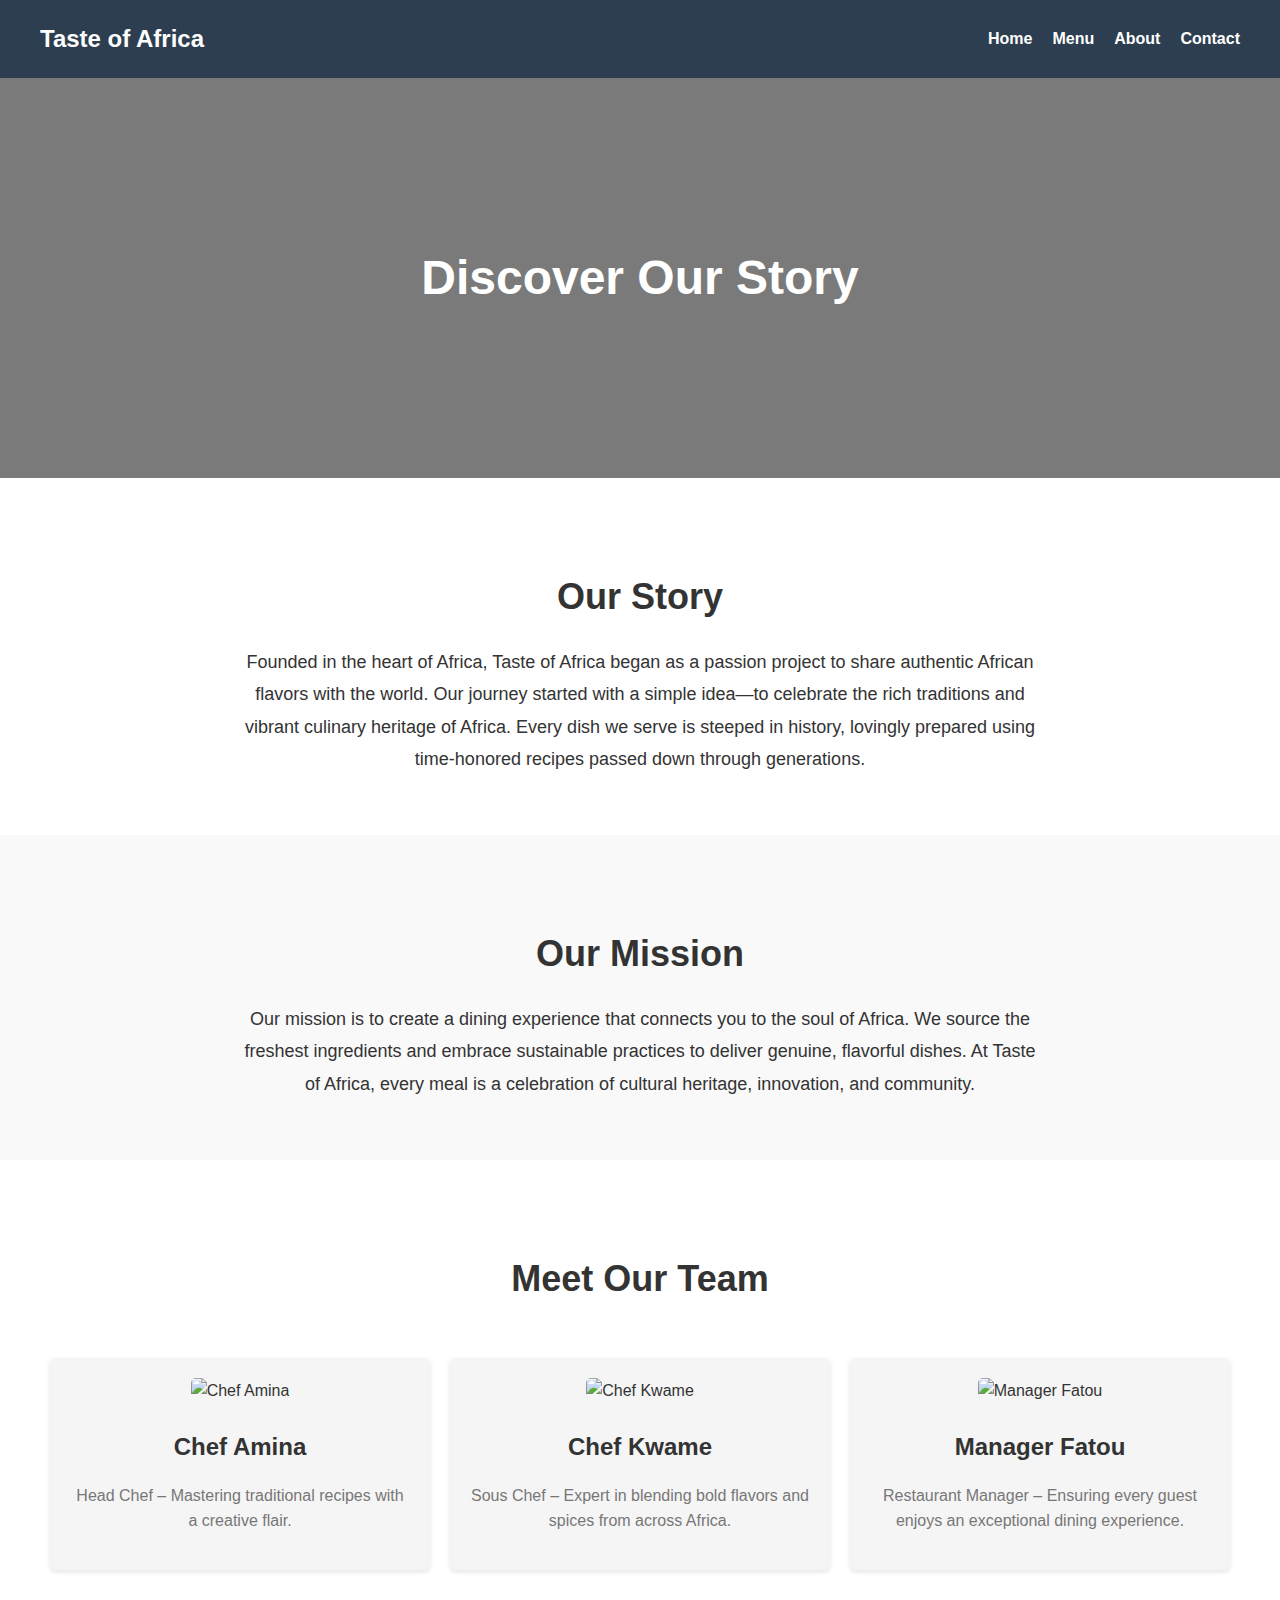
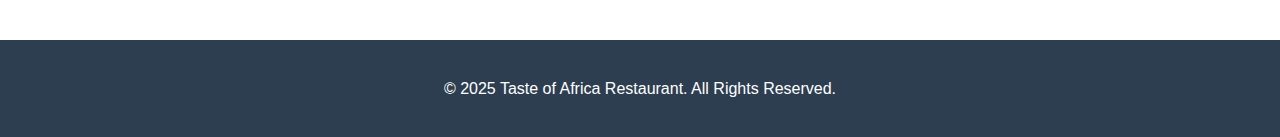
==== about.html @ b1a068d6 "First push" ====
<!DOCTYPE html>
<html lang="en">
<head>
  <meta charset="UTF-8">
  <meta name="viewport" content="width=device-width, initial-scale=1.0">
  <title>Taste of Africa - About Us</title>
  <style>
    /* Global Styles */
    body {
      margin: 0;
      font-family: Arial, sans-serif;
      line-height: 1.6;
      background: #f5f5f5;
      color: #333;
    }
    a {
      text-decoration: none;
      color: inherit;
    }
    .container {
      max-width: 1200px;
      margin: auto;
      padding: 0 20px;
    }
    
    /* Header */
    header {
      background: #2c3e50;
      padding: 20px 0;
      color: #fff;
    }
    header .container {
      display: flex;
      justify-content: space-between;
      align-items: center;
    }
    header h1 {
      margin: 0;
      font-size: 24px;
    }
    nav ul {
      list-style: none;
      display: flex;
      margin: 0;
      padding: 0;
    }
    nav li {
      margin-left: 20px;
    }
    nav a {
      color: #fff;
      font-weight: bold;
      transition: color 0.3s;
    }
    nav a:hover {
      color: #e67e22;
    }
    
    /* Banner Section */
    #banner {
      background: url('https://source.unsplash.com/1600x400/?african,heritage') no-repeat center center/cover;
      height: 400px;
      position: relative;
      display: flex;
      align-items: center;
      justify-content: center;
      color: #fff;
      text-align: center;
    }
    #banner::after {
      content: "";
      position: absolute;
      top: 0;
      left: 0;
      width: 100%;
      height: 100%;
      background: rgba(0, 0, 0, 0.5);
    }
    #banner .banner-content {
      position: relative;
      z-index: 1;
    }
    #banner h2 {
      font-size: 48px;
      margin: 0;
    }
    
    /* Our Story Section */
    #our-story {
      padding: 60px 20px;
      background: #fff;
      text-align: center;
    }
    #our-story h2 {
      font-size: 36px;
      margin-bottom: 20px;
    }
    #our-story p {
      font-size: 18px;
      max-width: 800px;
      margin: auto;
      line-height: 1.8;
    }
    
    /* Our Mission Section */
    #our-mission {
      padding: 60px 20px;
      background: #f9f9f9;
      text-align: center;
    }
    #our-mission h2 {
      font-size: 36px;
      margin-bottom: 20px;
    }
    #our-mission p {
      font-size: 18px;
      max-width: 800px;
      margin: auto;
      line-height: 1.8;
    }
    
    /* Our Team Section */
    #our-team {
      padding: 60px 20px;
      background: #fff;
      text-align: center;
    }
    #our-team h2 {
      font-size: 36px;
      margin-bottom: 40px;
    }
    .team-members {
      display: flex;
      flex-wrap: wrap;
      justify-content: center;
    }
    .team-member {
      background: #f5f5f5;
      margin: 10px;
      padding: 20px;
      flex: 1 1 300px;
      box-shadow: 0 2px 5px rgba(0,0,0,0.1);
      border-radius: 5px;
      transition: transform 0.3s;
    }
    .team-member:hover {
      transform: translateY(-5px);
    }
    .team-member img {
      width: 100%;
      height: 200px;
      object-fit: cover;
      border-radius: 5px;
      margin-bottom: 15px;
    }
    .team-member h3 {
      margin: 10px 0 5px;
      font-size: 24px;
    }
    .team-member p {
      font-size: 16px;
      color: #777;
    }
    
    /* Footer */
    footer {
      background: #2c3e50;
      color: #fff;
      text-align: center;
      padding: 20px;
    }
    
    /* Responsive Styles */
    @media (max-width: 768px) {
      header .container {
        flex-direction: column;
      }
      nav ul {
        flex-direction: column;
        margin-top: 10px;
      }
      nav li {
        margin: 10px 0;
      }
      .team-members {
        flex-direction: column;
      }
    }
  </style>
</head>
<body>

  <!-- Header -->
  <header>
    <div class="container">
      <h1>Taste of Africa</h1>
      <nav>
        <ul>
          <li><a href="index.html">Home</a></li>
          <li><a href="menu.html">Menu</a></li>
          <li><a href="about.html">About</a></li>
          <li><a href="contact.html">Contact</a></li>
        </ul>
      </nav>
    </div>
  </header>

  <!-- Banner Section -->
  <section id="banner">
    <div class="banner-content">
      <h2>Discover Our Story</h2>
    </div>
  </section>

  <!-- Our Story Section -->
  <section id="our-story">
    <div class="container">
      <h2>Our Story</h2>
      <p>
        Founded in the heart of Africa, Taste of Africa began as a passion project to share authentic African flavors with the world. Our journey started with a simple idea—to celebrate the rich traditions and vibrant culinary heritage of Africa. Every dish we serve is steeped in history, lovingly prepared using time-honored recipes passed down through generations.
      </p>
    </div>
  </section>

  <!-- Our Mission Section -->
  <section id="our-mission">
    <div class="container">
      <h2>Our Mission</h2>
      <p>
        Our mission is to create a dining experience that connects you to the soul of Africa. We source the freshest ingredients and embrace sustainable practices to deliver genuine, flavorful dishes. At Taste of Africa, every meal is a celebration of cultural heritage, innovation, and community.
      </p>
    </div>
  </section>

  <!-- Our Team Section -->
  <section id="our-team">
    <div class="container">
      <h2>Meet Our Team</h2>
      <div class="team-members">
        <div class="team-member">
          <img src="https://source.unsplash.com/300x200/?chef,portrait" alt="Chef Amina">
          <h3>Chef Amina</h3>
          <p>Head Chef – Mastering traditional recipes with a creative flair.</p>
        </div>
        <div class="team-member">
          <img src="https://source.unsplash.com/300x200/?chef,african" alt="Chef Kwame">
          <h3>Chef Kwame</h3>
          <p>Sous Chef – Expert in blending bold flavors and spices from across Africa.</p>
        </div>
        <div class="team-member">
          <img src="https://source.unsplash.com/300x200/?restaurant,staff" alt="Manager Fatou">
          <h3>Manager Fatou</h3>
          <p>Restaurant Manager – Ensuring every guest enjoys an exceptional dining experience.</p>
        </div>
      </div>
    </div>
  </section>

  <!-- Footer -->
  <footer>
    <p>&copy; 2025 Taste of Africa Restaurant. All Rights Reserved.</p>
  </footer>

</body>
</html>
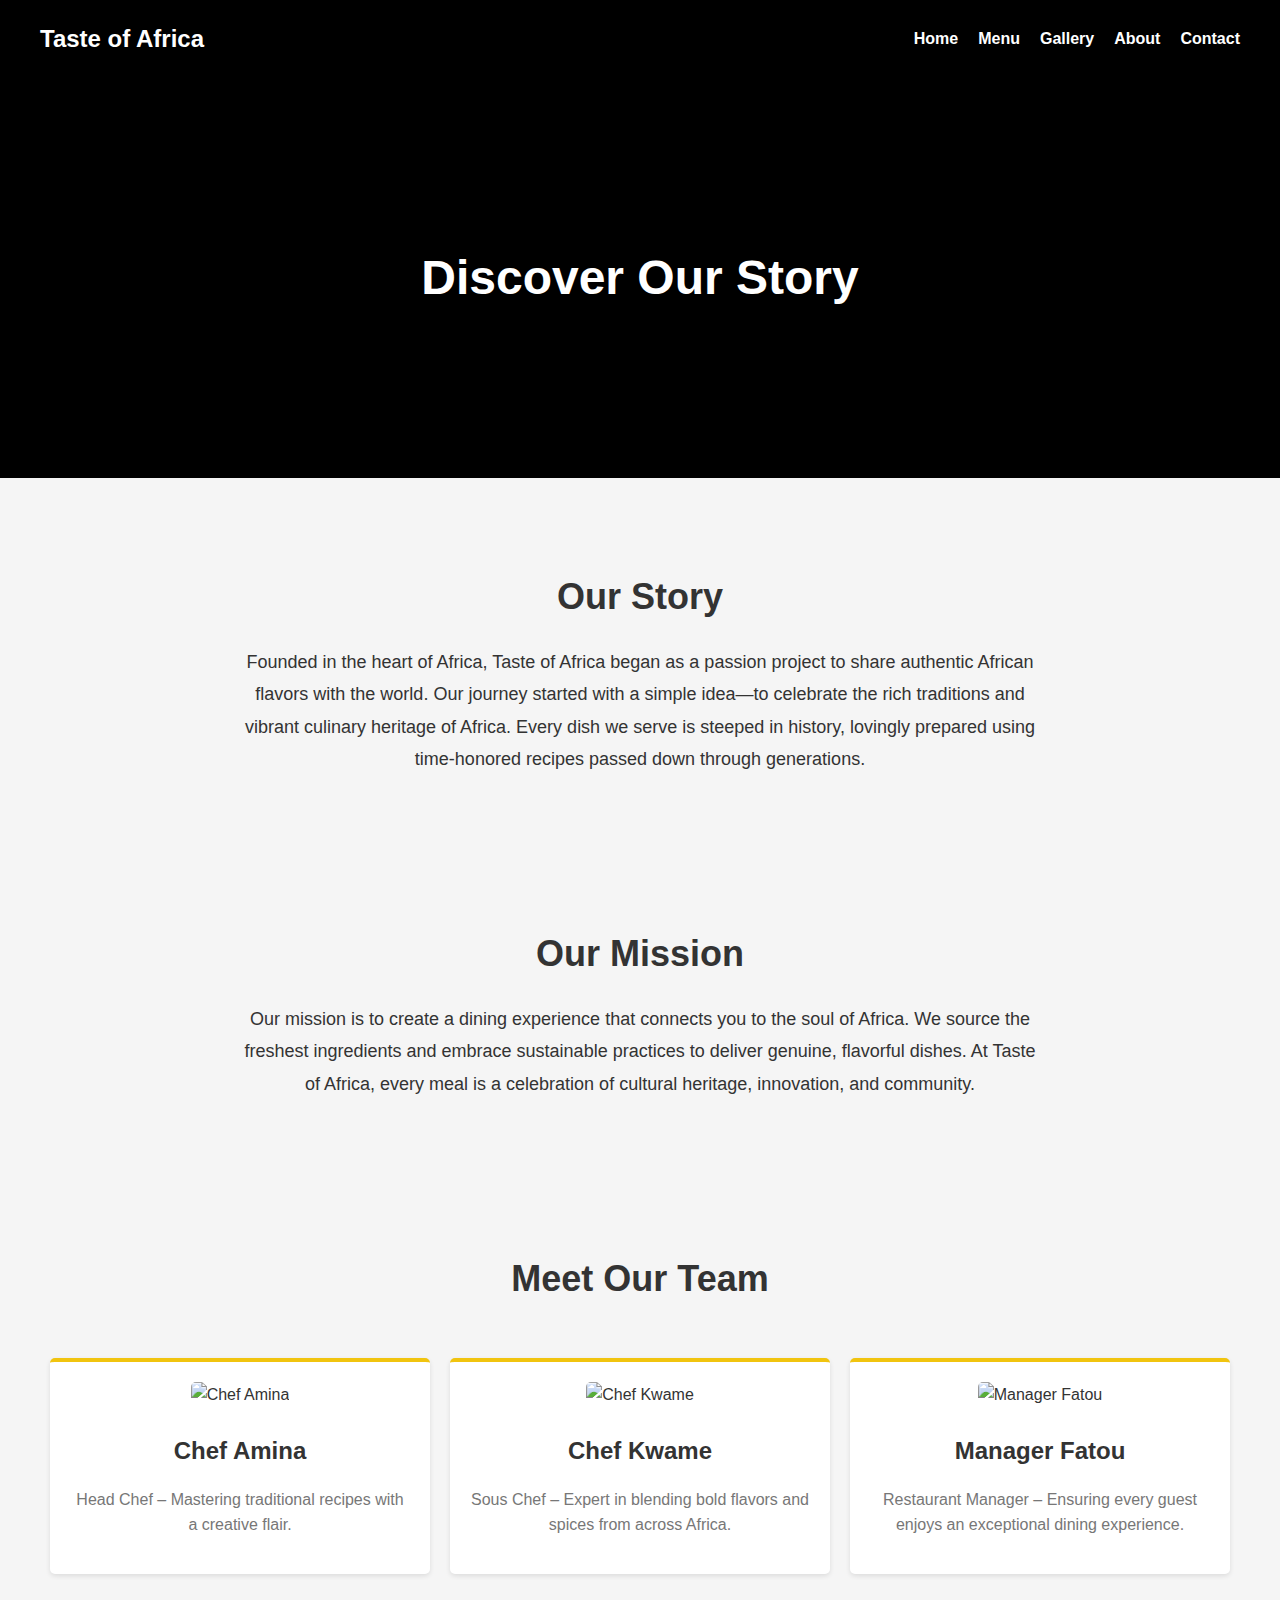
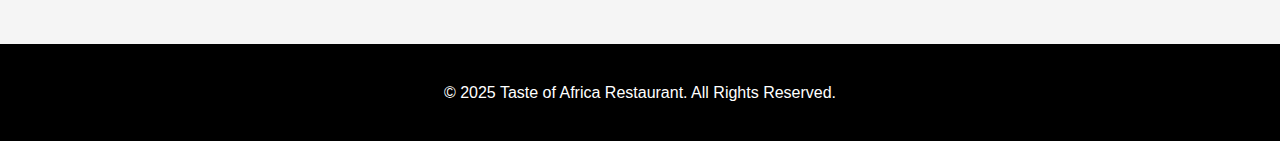
==== commit efdc649a: "Second push" ====
--- a/about.html
+++ b/about.html
@@ -10,7 +10,7 @@
       margin: 0;
       font-family: Arial, sans-serif;
       line-height: 1.6;
-      background: #f5f5f5;
+      background: #f5f5f5; /* Softer off-white background */
       color: #333;
     }
     a {
@@ -25,7 +25,7 @@
     
     /* Header */
     header {
-      background: #2c3e50;
+      background: #000; /* Solid black to match Home page */
       padding: 20px 0;
       color: #fff;
     }
@@ -53,32 +53,18 @@
       transition: color 0.3s;
     }
     nav a:hover {
-      color: #e67e22;
-    }
-    
-    /* Banner Section */
+      color: #f1c40f; /* Yellow accent */
+    }
+    
+    /* Banner Section (Updated to match Home page hero style) */
     #banner {
-      background: url('https://source.unsplash.com/1600x400/?african,heritage') no-repeat center center/cover;
+      background: #000; /* Solid black background */
       height: 400px;
-      position: relative;
       display: flex;
       align-items: center;
       justify-content: center;
       color: #fff;
       text-align: center;
-    }
-    #banner::after {
-      content: "";
-      position: absolute;
-      top: 0;
-      left: 0;
-      width: 100%;
-      height: 100%;
-      background: rgba(0, 0, 0, 0.5);
-    }
-    #banner .banner-content {
-      position: relative;
-      z-index: 1;
     }
     #banner h2 {
       font-size: 48px;
@@ -88,7 +74,7 @@
     /* Our Story Section */
     #our-story {
       padding: 60px 20px;
-      background: #fff;
+      background: #f5f5f5;
       text-align: center;
     }
     #our-story h2 {
@@ -105,7 +91,7 @@
     /* Our Mission Section */
     #our-mission {
       padding: 60px 20px;
-      background: #f9f9f9;
+      background: #f5f5f5;
       text-align: center;
     }
     #our-mission h2 {
@@ -122,7 +108,7 @@
     /* Our Team Section */
     #our-team {
       padding: 60px 20px;
-      background: #fff;
+      background: #f5f5f5;
       text-align: center;
     }
     #our-team h2 {
@@ -135,16 +121,18 @@
       justify-content: center;
     }
     .team-member {
-      background: #f5f5f5;
+      background: #fff; /* White card for contrast */
       margin: 10px;
       padding: 20px;
       flex: 1 1 300px;
       box-shadow: 0 2px 5px rgba(0,0,0,0.1);
       border-radius: 5px;
       transition: transform 0.3s;
+      border-top: 4px solid #f1c40f; /* Yellow accent border */
     }
     .team-member:hover {
       transform: translateY(-5px);
+      box-shadow: 0 4px 10px rgba(241,196,15,0.4); /* Yellow accent shadow */
     }
     .team-member img {
       width: 100%;
@@ -164,7 +152,7 @@
     
     /* Footer */
     footer {
-      background: #2c3e50;
+      background: #000; /* Solid black */
       color: #fff;
       text-align: center;
       padding: 20px;
@@ -198,6 +186,7 @@
         <ul>
           <li><a href="index.html">Home</a></li>
           <li><a href="menu.html">Menu</a></li>
+          <li><a href="gallery.html">Gallery</a></li>
           <li><a href="about.html">About</a></li>
           <li><a href="contact.html">Contact</a></li>
         </ul>
@@ -207,9 +196,7 @@
 
   <!-- Banner Section -->
   <section id="banner">
-    <div class="banner-content">
-      <h2>Discover Our Story</h2>
-    </div>
+    <h2>Discover Our Story</h2>
   </section>
 
   <!-- Our Story Section -->
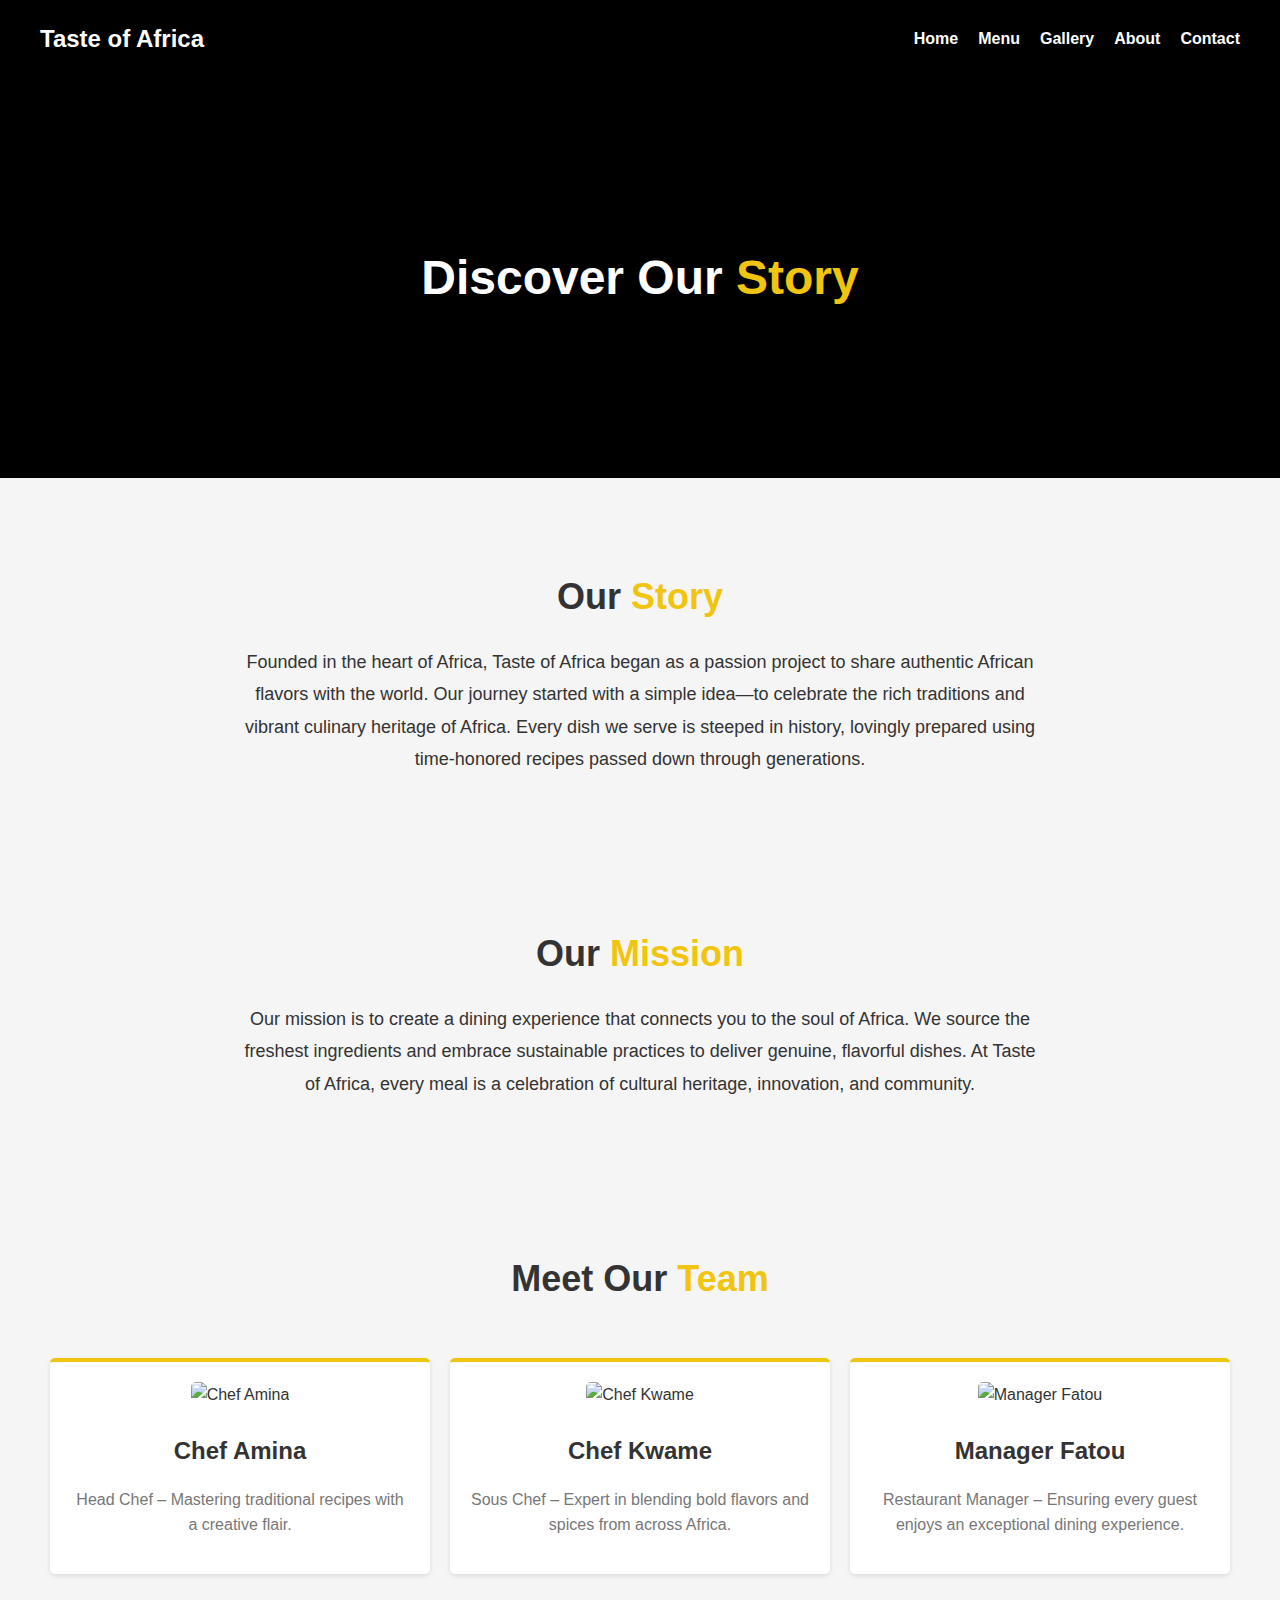
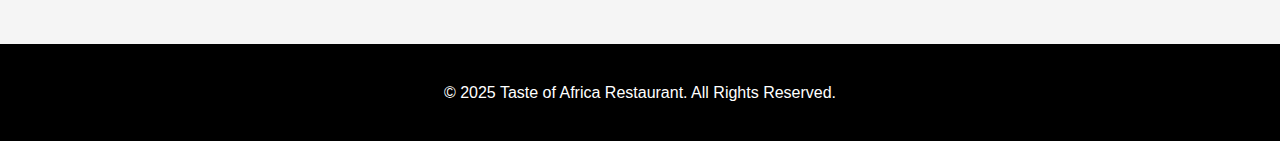
==== commit 6dcf92f3: "Third commit" ====
--- a/about.html
+++ b/about.html
@@ -21,6 +21,11 @@
       max-width: 1200px;
       margin: auto;
       padding: 0 20px;
+    }
+    
+    /* Highlight Class */
+    .highlight {
+      color: #f1c40f; /* Yellow accent */
     }
     
     /* Header */
@@ -196,13 +201,15 @@
 
   <!-- Banner Section -->
   <section id="banner">
-    <h2>Discover Our Story</h2>
+    <div class="banner-content">
+      <h2>Discover Our <span class="highlight">Story</span></h2>
+    </div>
   </section>
 
   <!-- Our Story Section -->
   <section id="our-story">
     <div class="container">
-      <h2>Our Story</h2>
+      <h2>Our <span class="highlight">Story</span></h2>
       <p>
         Founded in the heart of Africa, Taste of Africa began as a passion project to share authentic African flavors with the world. Our journey started with a simple idea—to celebrate the rich traditions and vibrant culinary heritage of Africa. Every dish we serve is steeped in history, lovingly prepared using time-honored recipes passed down through generations.
       </p>
@@ -212,7 +219,7 @@
   <!-- Our Mission Section -->
   <section id="our-mission">
     <div class="container">
-      <h2>Our Mission</h2>
+      <h2>Our <span class="highlight">Mission</span></h2>
       <p>
         Our mission is to create a dining experience that connects you to the soul of Africa. We source the freshest ingredients and embrace sustainable practices to deliver genuine, flavorful dishes. At Taste of Africa, every meal is a celebration of cultural heritage, innovation, and community.
       </p>
@@ -222,7 +229,7 @@
   <!-- Our Team Section -->
   <section id="our-team">
     <div class="container">
-      <h2>Meet Our Team</h2>
+      <h2>Meet Our <span class="highlight">Team</span></h2>
       <div class="team-members">
         <div class="team-member">
           <img src="https://source.unsplash.com/300x200/?chef,portrait" alt="Chef Amina">
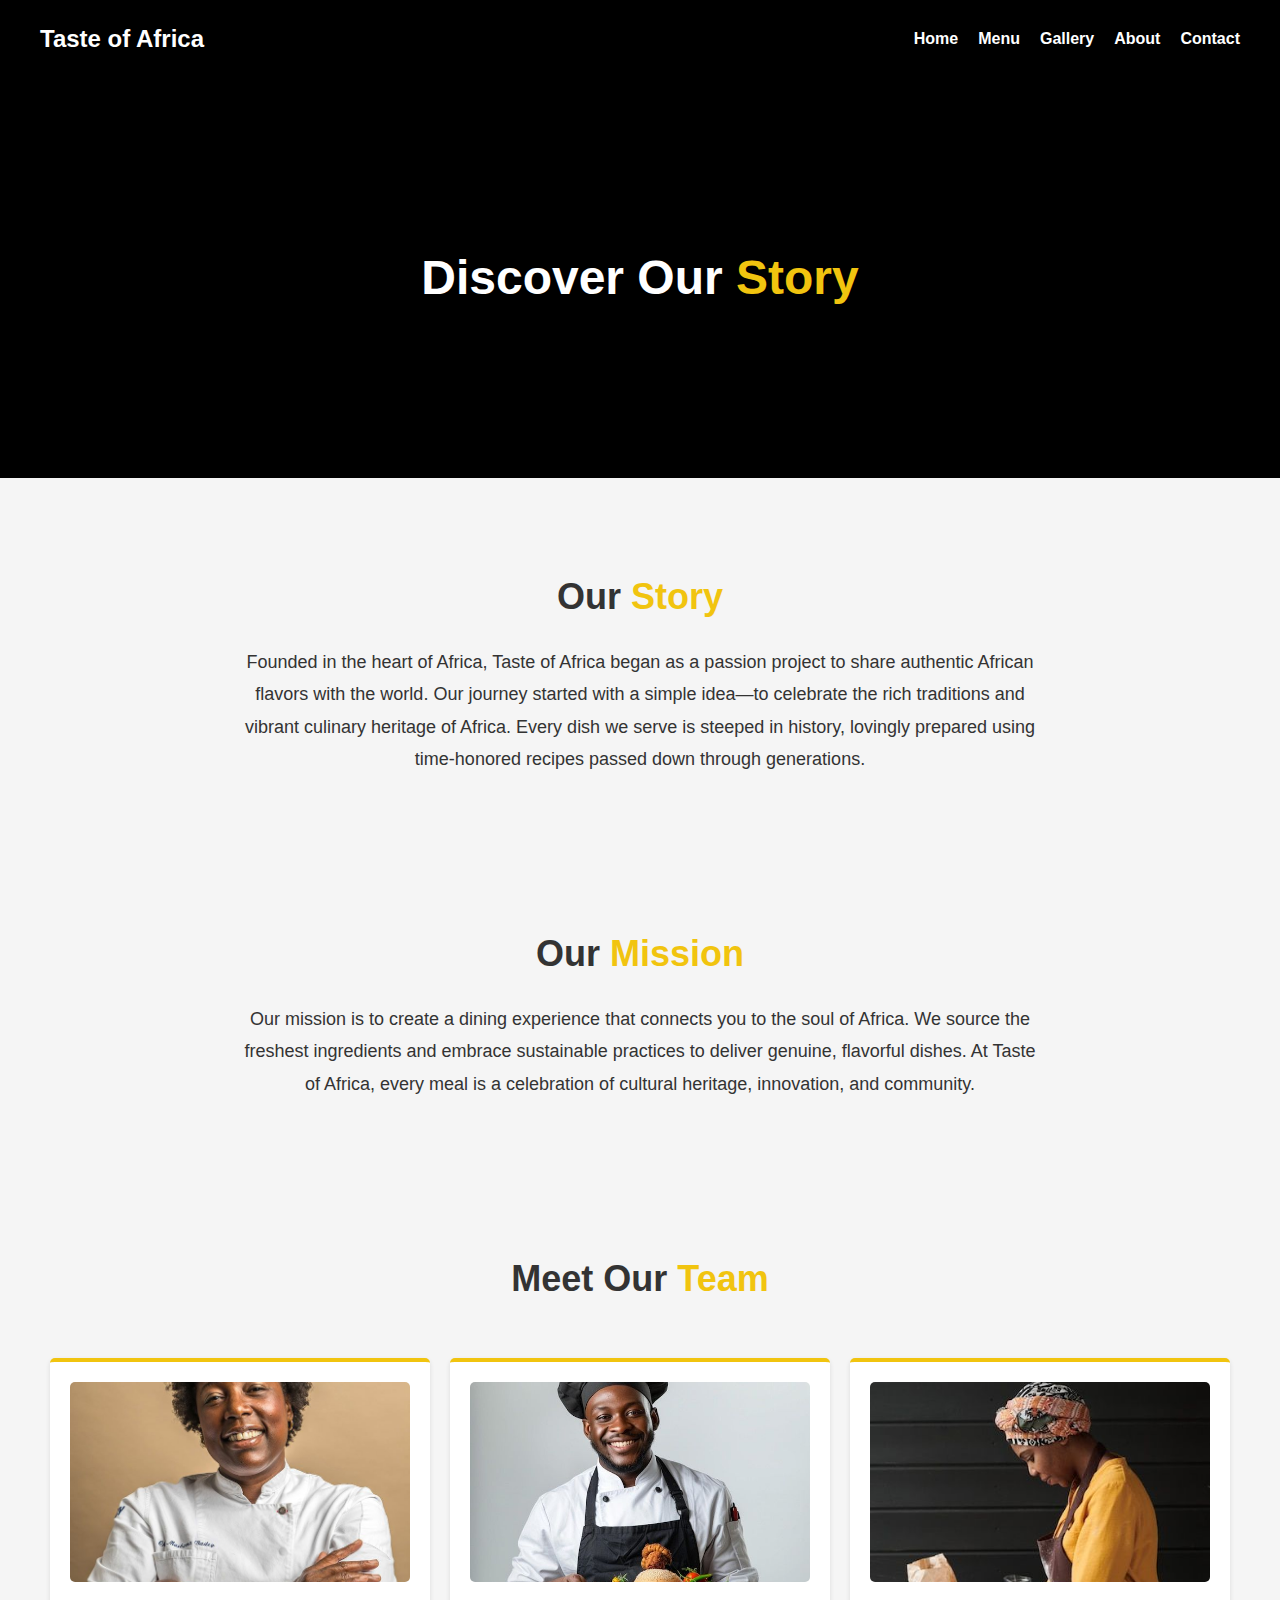
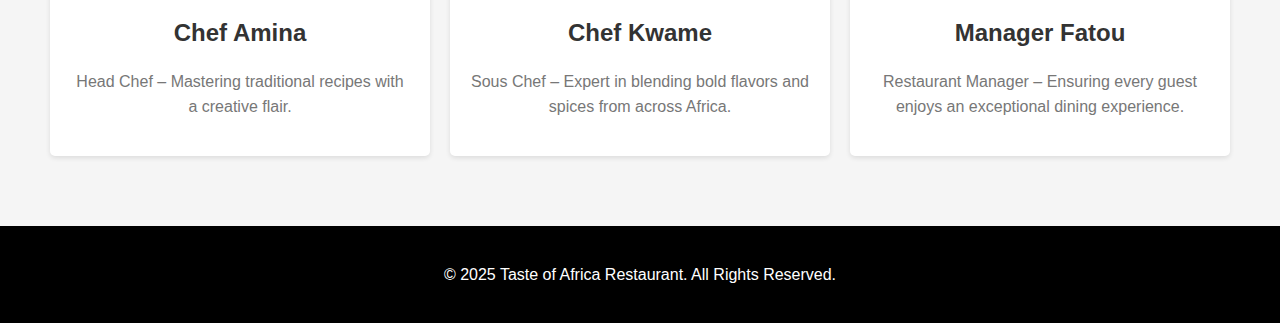
==== commit c74a62a1: "Fourth commit" ====
--- a/about.html
+++ b/about.html
@@ -232,17 +232,17 @@
       <h2>Meet Our <span class="highlight">Team</span></h2>
       <div class="team-members">
         <div class="team-member">
-          <img src="https://source.unsplash.com/300x200/?chef,portrait" alt="Chef Amina">
+          <img src="images/african_chef.jpg" alt="Chef Amina">
           <h3>Chef Amina</h3>
           <p>Head Chef – Mastering traditional recipes with a creative flair.</p>
         </div>
         <div class="team-member">
-          <img src="https://source.unsplash.com/300x200/?chef,african" alt="Chef Kwame">
+          <img src="images/african_chef3.jpg" alt="Chef Kwame">
           <h3>Chef Kwame</h3>
           <p>Sous Chef – Expert in blending bold flavors and spices from across Africa.</p>
         </div>
         <div class="team-member">
-          <img src="https://source.unsplash.com/300x200/?restaurant,staff" alt="Manager Fatou">
+          <img src="images/african_chef2.jpg" alt="Manager Fatou">
           <h3>Manager Fatou</h3>
           <p>Restaurant Manager – Ensuring every guest enjoys an exceptional dining experience.</p>
         </div>
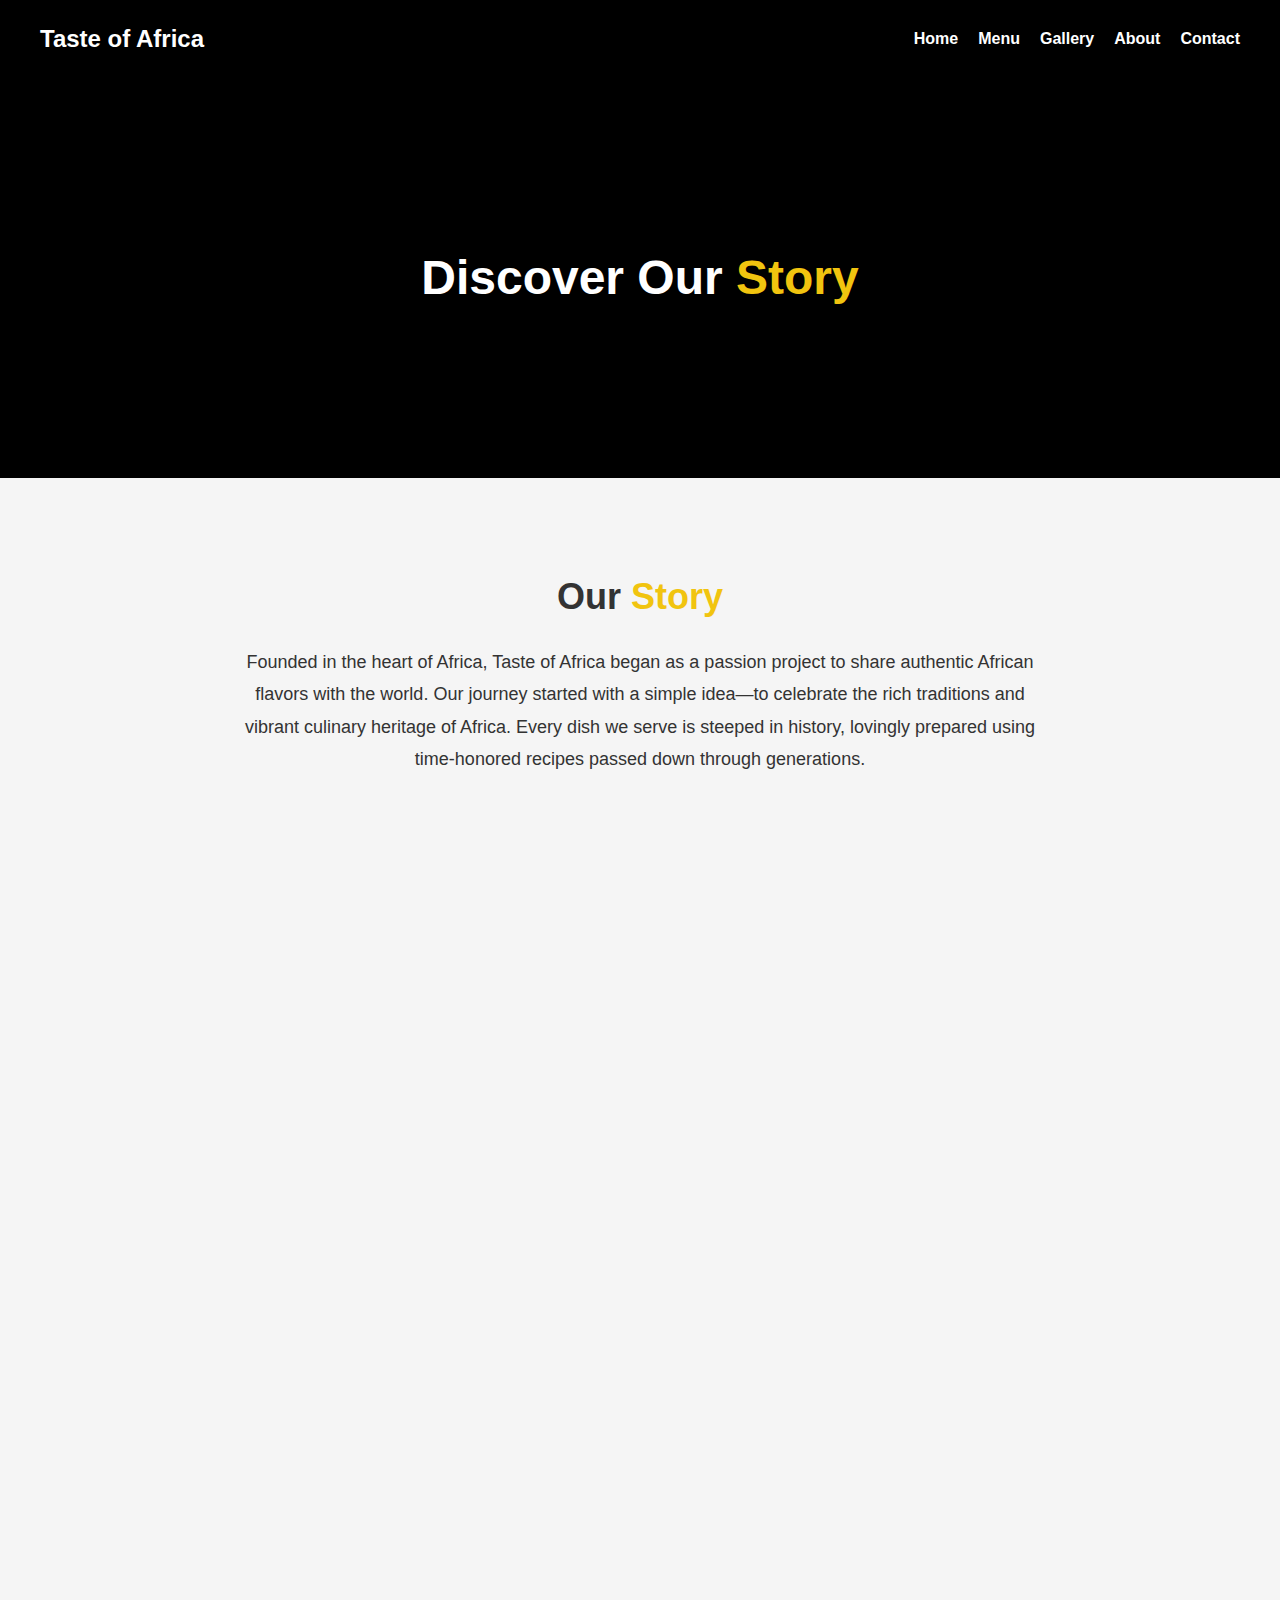
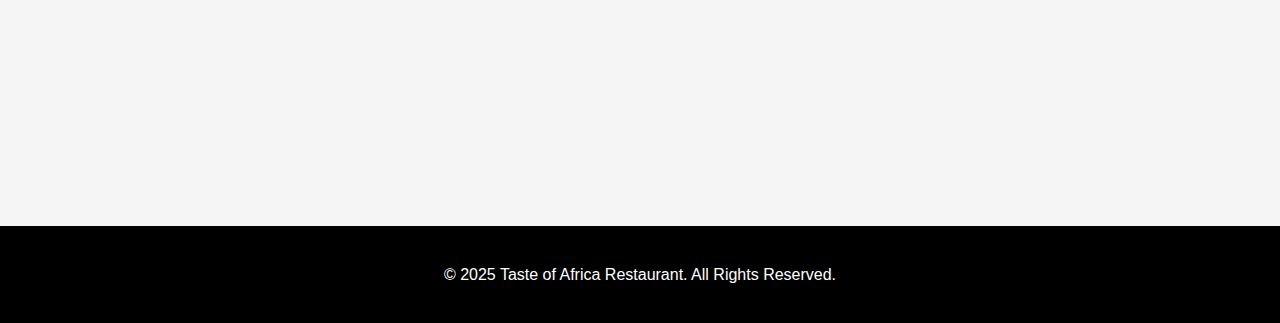
==== commit eb614bfe: "Fifth commit" ====
--- a/about.html
+++ b/about.html
@@ -3,183 +3,8 @@
 <head>
   <meta charset="UTF-8">
   <meta name="viewport" content="width=device-width, initial-scale=1.0">
+  <link rel="stylesheet" href="css/about.css">
   <title>Taste of Africa - About Us</title>
-  <style>
-    /* Global Styles */
-    body {
-      margin: 0;
-      font-family: Arial, sans-serif;
-      line-height: 1.6;
-      background: #f5f5f5; /* Softer off-white background */
-      color: #333;
-    }
-    a {
-      text-decoration: none;
-      color: inherit;
-    }
-    .container {
-      max-width: 1200px;
-      margin: auto;
-      padding: 0 20px;
-    }
-    
-    /* Highlight Class */
-    .highlight {
-      color: #f1c40f; /* Yellow accent */
-    }
-    
-    /* Header */
-    header {
-      background: #000; /* Solid black to match Home page */
-      padding: 20px 0;
-      color: #fff;
-    }
-    header .container {
-      display: flex;
-      justify-content: space-between;
-      align-items: center;
-    }
-    header h1 {
-      margin: 0;
-      font-size: 24px;
-    }
-    nav ul {
-      list-style: none;
-      display: flex;
-      margin: 0;
-      padding: 0;
-    }
-    nav li {
-      margin-left: 20px;
-    }
-    nav a {
-      color: #fff;
-      font-weight: bold;
-      transition: color 0.3s;
-    }
-    nav a:hover {
-      color: #f1c40f; /* Yellow accent */
-    }
-    
-    /* Banner Section (Updated to match Home page hero style) */
-    #banner {
-      background: #000; /* Solid black background */
-      height: 400px;
-      display: flex;
-      align-items: center;
-      justify-content: center;
-      color: #fff;
-      text-align: center;
-    }
-    #banner h2 {
-      font-size: 48px;
-      margin: 0;
-    }
-    
-    /* Our Story Section */
-    #our-story {
-      padding: 60px 20px;
-      background: #f5f5f5;
-      text-align: center;
-    }
-    #our-story h2 {
-      font-size: 36px;
-      margin-bottom: 20px;
-    }
-    #our-story p {
-      font-size: 18px;
-      max-width: 800px;
-      margin: auto;
-      line-height: 1.8;
-    }
-    
-    /* Our Mission Section */
-    #our-mission {
-      padding: 60px 20px;
-      background: #f5f5f5;
-      text-align: center;
-    }
-    #our-mission h2 {
-      font-size: 36px;
-      margin-bottom: 20px;
-    }
-    #our-mission p {
-      font-size: 18px;
-      max-width: 800px;
-      margin: auto;
-      line-height: 1.8;
-    }
-    
-    /* Our Team Section */
-    #our-team {
-      padding: 60px 20px;
-      background: #f5f5f5;
-      text-align: center;
-    }
-    #our-team h2 {
-      font-size: 36px;
-      margin-bottom: 40px;
-    }
-    .team-members {
-      display: flex;
-      flex-wrap: wrap;
-      justify-content: center;
-    }
-    .team-member {
-      background: #fff; /* White card for contrast */
-      margin: 10px;
-      padding: 20px;
-      flex: 1 1 300px;
-      box-shadow: 0 2px 5px rgba(0,0,0,0.1);
-      border-radius: 5px;
-      transition: transform 0.3s;
-      border-top: 4px solid #f1c40f; /* Yellow accent border */
-    }
-    .team-member:hover {
-      transform: translateY(-5px);
-      box-shadow: 0 4px 10px rgba(241,196,15,0.4); /* Yellow accent shadow */
-    }
-    .team-member img {
-      width: 100%;
-      height: 200px;
-      object-fit: cover;
-      border-radius: 5px;
-      margin-bottom: 15px;
-    }
-    .team-member h3 {
-      margin: 10px 0 5px;
-      font-size: 24px;
-    }
-    .team-member p {
-      font-size: 16px;
-      color: #777;
-    }
-    
-    /* Footer */
-    footer {
-      background: #000; /* Solid black */
-      color: #fff;
-      text-align: center;
-      padding: 20px;
-    }
-    
-    /* Responsive Styles */
-    @media (max-width: 768px) {
-      header .container {
-        flex-direction: column;
-      }
-      nav ul {
-        flex-direction: column;
-        margin-top: 10px;
-      }
-      nav li {
-        margin: 10px 0;
-      }
-      .team-members {
-        flex-direction: column;
-      }
-    }
-  </style>
 </head>
 <body>
 
@@ -207,7 +32,7 @@
   </section>
 
   <!-- Our Story Section -->
-  <section id="our-story">
+  <section id="our-story" class="story-section">
     <div class="container">
       <h2>Our <span class="highlight">Story</span></h2>
       <p>
@@ -217,7 +42,7 @@
   </section>
 
   <!-- Our Mission Section -->
-  <section id="our-mission">
+  <section id="our-mission" class="mission-section">
     <div class="container">
       <h2>Our <span class="highlight">Mission</span></h2>
       <p>
@@ -227,7 +52,7 @@
   </section>
 
   <!-- Our Team Section -->
-  <section id="our-team">
+  <section id="our-team" class="team-section">
     <div class="container">
       <h2>Meet Our <span class="highlight">Team</span></h2>
       <div class="team-members">
@@ -255,5 +80,34 @@
     <p>&copy; 2025 Taste of Africa Restaurant. All Rights Reserved.</p>
   </footer>
 
+  <!-- JavaScript for Scroll Animation -->
+  <script>
+    // JavaScript to trigger animation when in viewport
+    document.addEventListener("DOMContentLoaded", function () {
+      // Select the elements to animate
+      const storySection = document.querySelector(".story-section");
+      const missionSection = document.querySelector(".mission-section");
+      const teamSection = document.querySelector(".team-section");
+
+      // Function to add 'visible' class when element is in view
+      const observerOptions = {
+        threshold: 0.25, // Trigger when 25% of element is visible
+      };
+
+      const observer = new IntersectionObserver((entries, observer) => {
+        entries.forEach(entry => {
+          if (entry.isIntersecting) {
+            entry.target.classList.add("visible"); // Add the visible class to trigger animation
+            observer.unobserve(entry.target); // Stop observing after animation
+          }
+        });
+      }, observerOptions);
+
+      observer.observe(storySection); // Observe the story section
+      observer.observe(missionSection); // Observe the mission section
+      observer.observe(teamSection); // Observe the team section
+    });
+  </script>
+
 </body>
 </html>
--- a/css/about.css
+++ b/css/about.css
@@ -0,0 +1,191 @@
+/* Global Styles */
+body {
+  margin: 0;
+  font-family: Arial, sans-serif;
+  line-height: 1.6;
+  background: #f5f5f5; /* Softer off-white background */
+  color: #333;
+}
+a {
+  text-decoration: none;
+  color: inherit;
+}
+.container {
+  max-width: 1200px;
+  margin: auto;
+  padding: 0 20px;
+}
+
+/* Highlight Class */
+.highlight {
+  color: #f1c40f; /* Yellow accent */
+}
+
+/* Header */
+header {
+  background: #000; /* Solid black to match Home page */
+  padding: 20px 0;
+  color: #fff;
+}
+header .container {
+  display: flex;
+  justify-content: space-between;
+  align-items: center;
+}
+header h1 {
+  margin: 0;
+  font-size: 24px;
+}
+nav ul {
+  list-style: none;
+  display: flex;
+  margin: 0;
+  padding: 0;
+}
+nav li {
+  margin-left: 20px;
+}
+nav a {
+  color: #fff;
+  font-weight: bold;
+  transition: color 0.3s;
+}
+nav a:hover {
+  color: #f1c40f; /* Yellow accent */
+}
+
+/* Banner Section (Updated to match Home page hero style) */
+#banner {
+  background: #000; /* Solid black background */
+  height: 400px;
+  display: flex;
+  align-items: center;
+  justify-content: center;
+  color: #fff;
+  text-align: center;
+}
+#banner h2 {
+  font-size: 48px;
+  margin: 0;
+}
+
+/* Our Story Section */
+#our-story {
+  padding: 60px 20px;
+  background: #f5f5f5;
+  text-align: center;
+}
+#our-story h2 {
+  font-size: 36px;
+  margin-bottom: 20px;
+}
+#our-story p {
+  font-size: 18px;
+  max-width: 800px;
+  margin: auto;
+  line-height: 1.8;
+}
+
+/* Our Mission Section */
+#our-mission {
+  padding: 60px 20px;
+  background: #f5f5f5;
+  text-align: center;
+}
+#our-mission h2 {
+  font-size: 36px;
+  margin-bottom: 20px;
+}
+#our-mission p {
+  font-size: 18px;
+  max-width: 800px;
+  margin: auto;
+  line-height: 1.8;
+}
+
+/* Our Team Section */
+#our-team {
+  padding: 60px 20px;
+  background: #f5f5f5;
+  text-align: center;
+}
+#our-team h2 {
+  font-size: 36px;
+  margin-bottom: 40px;
+}
+.team-members {
+  display: flex;
+  flex-wrap: wrap;
+  justify-content: center;
+}
+.team-member {
+  background: #fff; /* White card for contrast */
+  margin: 10px;
+  padding: 20px;
+  flex: 1 1 300px;
+  box-shadow: 0 2px 5px rgba(0,0,0,0.1);
+  border-radius: 5px;
+  transition: transform 0.3s;
+  border-top: 4px solid #f1c40f; /* Yellow accent border */
+}
+.team-member:hover {
+  transform: translateY(-5px);
+  box-shadow: 0 4px 10px rgba(241,196,15,0.4); /* Yellow accent shadow */
+}
+.team-member img {
+  width: 100%;
+  height: 200px;
+  object-fit: cover;
+  border-radius: 5px;
+  margin-bottom: 15px;
+}
+.team-member h3 {
+  margin: 10px 0 5px;
+  font-size: 24px;
+}
+.team-member p {
+  font-size: 16px;
+  color: #777;
+}
+
+/* Footer */
+footer {
+  background: #000; /* Solid black */
+  color: #fff;
+  text-align: center;
+  padding: 20px;
+}
+
+/* Responsive Styles */
+@media (max-width: 768px) {
+  header .container {
+    flex-direction: column;
+  }
+  nav ul {
+    flex-direction: column;
+    margin-top: 10px;
+  }
+  nav li {
+    margin: 10px 0;
+  }
+  .team-members {
+    flex-direction: column;
+  }
+}
+
+
+    /* Default CSS for animation */
+    .story-section, .mission-section, .team-section {
+        opacity: 0; /* Start hidden */
+        transform: translateY(50px); /* Start from below */
+        transition: opacity 1s ease, transform 1s ease; /* Smooth transition */
+      }
+  
+      .visible {
+        opacity: 1; /* Make visible */
+        transform: translateY(0); /* Reset position */
+      }
+  
+      html {
+        scroll-behavior: smooth;
+      }